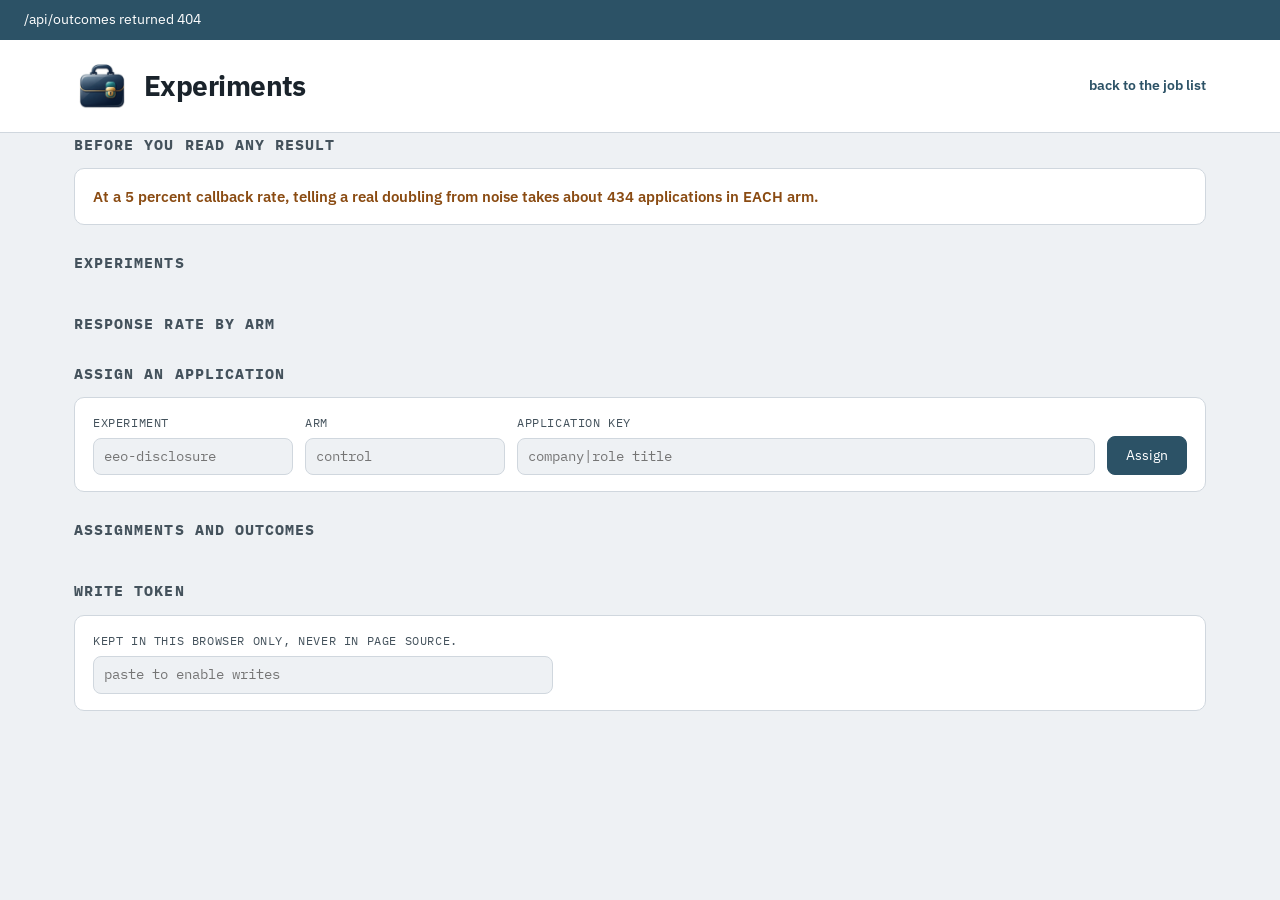
==== web/experiments/index.html @ dc724808 "An experiments area, as its own page rather than more of the monolith The dashboard is one 1,700-lin" ====
<!doctype html>
<html lang="en">
<head>
<meta charset="utf-8"/>
<meta name="viewport" content="width=device-width, initial-scale=1"/>
<title>Experiments — AI PM Jobs</title>
<meta name="robots" content="noindex"/>
<link rel="icon" href="/01-light-32.png" type="image/png" media="(prefers-color-scheme: light)"/>
<link rel="icon" href="/01-dark-32.png" type="image/png" media="(prefers-color-scheme: dark)"/>
<link rel="preconnect" href="https://fonts.googleapis.com"/>
<link rel="preconnect" href="https://fonts.gstatic.com" crossorigin/>
<link href="https://fonts.googleapis.com/css2?family=IBM+Plex+Sans:wght@400;500;600;700&family=IBM+Plex+Mono:wght@500;600&display=swap" rel="stylesheet"/>
<link rel="stylesheet" href="./css/experiments.css"/>
</head>
<body>
<div id="flash" hidden></div>

<header class="masthead">
  <div class="wrap">
    <div class="bar">
      <a class="brand" href="/" aria-label="AI PM Jobs — home">
        <img src="/mark-01.png" alt="" width="56" height="56"/>
        <h1>Experiments</h1>
      </a>
      <div class="spacer"></div>
      <a class="backlink" href="/">back to the job list</a>
    </div>
  </div>
</header>

<main class="wrap">
  <section>
    <h2>Before you read any result</h2>
    <div class="panel"><p id="power"></p></div>
  </section>

  <section>
    <h2>Experiments</h2>
    <div id="picker"></div>
  </section>

  <section>
    <h2>Response rate by arm</h2>
    <div id="summary"></div>
  </section>

  <section>
    <h2>Assign an application</h2>
    <div class="panel">
      <form class="assign" id="assign">
        <label>Experiment
          <input name="experiment" required pattern="[a-z0-9][a-z0-9_\-]{0,63}" placeholder="eeo-disclosure"/>
        </label>
        <label>Arm
          <input name="arm" required pattern="[a-z0-9][a-z0-9_\-]{0,63}" placeholder="control"/>
        </label>
        <label class="wide">Application key
          <input name="dedupe_key" required placeholder="company|role title"/>
        </label>
        <button type="submit">Assign</button>
      </form>
    </div>
  </section>

  <section>
    <h2>Assignments and outcomes</h2>
    <div class="tablewrap" id="table"></div>
  </section>

  <section>
    <h2>Write token</h2>
    <div class="panel">
      <label class="wide">Kept in this browser only, never in page source.
        <input id="token" type="password" placeholder="paste to enable writes" autocomplete="off"/>
      </label>
    </div>
  </section>
</main>

<script type="module" src="./js/main.js"></script>
</body>
</html>
---- web/experiments/css/experiments.css ----
/* Experiments. Same tokens as the dashboard so the two pages read as one app. */

:root {
  --bg: #eef1f4;
  --surface: #ffffff;
  --text: #1a232b;
  --muted: #44525c;
  --border: #d0d7de;
  --primary: #2c5266;
  --primary-contrast: #ffffff;
  --success: #1b5e48;
  --warn: #8a4b12;
  --primary-soft: rgba(44, 82, 102, 0.10);
  --radius: 10px;
}

:root[data-theme="dark"] {
  --bg: #131a20;
  --surface: #1c242b;
  --text: #e8eef2;
  --muted: #a3b2bc;
  --border: #33404a;
  --primary: #8fb4c8;
  --primary-contrast: #131a20;
  --success: #7ad7a8;
  --warn: #e8b078;
  --primary-soft: rgba(143, 180, 200, 0.16);
}

@media (prefers-color-scheme: dark) {
  :root:not([data-theme="light"]) {
    --bg: #131a20;
    --surface: #1c242b;
    --text: #e8eef2;
    --muted: #a3b2bc;
    --border: #33404a;
    --primary: #8fb4c8;
    --primary-contrast: #131a20;
    --success: #7ad7a8;
    --warn: #e8b078;
    --primary-soft: rgba(143, 180, 200, 0.16);
  }
}

* { box-sizing: border-box; }

body {
  margin: 0;
  background: var(--bg);
  color: var(--text);
  font: 400 15px/1.55 "IBM Plex Sans", system-ui, -apple-system, sans-serif;
}

.wrap { max-width: 1180px; margin: 0 auto; padding: 0 24px; }

header.masthead { background: var(--surface); border-bottom: 1px solid var(--border); }
.bar { display: flex; align-items: center; gap: 16px; padding: 18px 0; }
.brand { display: flex; align-items: center; gap: 14px; color: inherit; text-decoration: none; }
.brand img { width: 56px; height: 56px; border-radius: 12px; display: block; }
h1 { margin: 0; font-size: 28px; font-weight: 700; letter-spacing: -.02em; }
.spacer { flex: 1 1 auto; }
.backlink { color: var(--primary); text-decoration: none; font-weight: 600; font-size: 14px; }
.backlink:hover { text-decoration: underline; }

main { padding: 22px 0 60px; }
section { margin: 0 0 26px; }
h2 { font-size: 15px; text-transform: uppercase; letter-spacing: .07em; color: var(--muted);
     font-family: "IBM Plex Mono", ui-monospace, monospace; margin: 0 0 12px; }

.panel { background: var(--surface); border: 1px solid var(--border); border-radius: var(--radius); padding: 16px 18px; }

#power { margin: 0; color: var(--warn); font-weight: 600; }

#picker { display: flex; gap: 8px; flex-wrap: wrap; }
.tab { background: var(--surface); border: 1px solid var(--border); color: var(--text);
       border-radius: 999px; padding: 7px 15px; font: inherit; font-size: 14px; cursor: pointer; }
.tab.on { background: var(--primary); color: var(--primary-contrast); border-color: var(--primary); }

.arms { display: flex; gap: 12px; flex-wrap: wrap; }
.arm { flex: 1 1 220px; background: var(--surface); border: 1px solid var(--border);
       border-radius: var(--radius); padding: 14px 16px; }
.arm h3 { margin: 0 0 6px; font: 600 12px/1 "IBM Plex Mono", ui-monospace, monospace;
          text-transform: uppercase; letter-spacing: .06em; color: var(--muted); }
.arm b { display: block; font: 700 38px/1 "IBM Plex Sans", system-ui, sans-serif;
         letter-spacing: -.03em; font-variant-numeric: tabular-nums; }
.arm span { display: block; margin-top: 5px; font-size: 13px; color: var(--muted); }
.arm .pending { color: var(--warn); }

.verdict { margin-top: 14px; padding: 14px 16px; border-radius: var(--radius);
           background: var(--primary-soft); border: 1px solid var(--border); }
.verdict strong { display: block; text-transform: uppercase; font-size: 12px; letter-spacing: .07em;
                  font-family: "IBM Plex Mono", ui-monospace, monospace; margin-bottom: 6px; }
.verdict p { margin: 0; color: var(--muted); }
.verdict.separated { border-color: var(--success); }

table.assignments { width: 100%; border-collapse: collapse; background: var(--surface);
                    border: 1px solid var(--border); border-radius: var(--radius); overflow: hidden; }
.assignments th { text-align: left; font: 600 11px/1 "IBM Plex Mono", ui-monospace, monospace;
                  text-transform: uppercase; letter-spacing: .06em; color: var(--muted);
                  padding: 11px 12px; border-bottom: 1px solid var(--border); }
.assignments td { padding: 10px 12px; border-bottom: 1px solid var(--border); vertical-align: middle; font-size: 14px; }
.assignments tr:last-child td { border-bottom: 0; }
.assignments .role { max-width: 340px; }
.chip, .stagechip { display: inline-block; padding: 3px 9px; border-radius: 999px; font-size: 12px;
                    background: var(--primary-soft); color: var(--text); }
.muted { color: var(--muted); }
.record { display: flex; gap: 6px; flex-wrap: wrap; }

select, input, button { font: inherit; font-size: 14px; color: var(--text); background: var(--bg);
                        border: 1px solid var(--border); border-radius: 8px; padding: 7px 10px; }
button { background: var(--primary); color: var(--primary-contrast); border-color: var(--primary); cursor: pointer; }
button:hover { filter: brightness(1.08); }

/* The label is the flex ITEM; the input inside it is not. A `flex: 1 1 340px`
   on the input made 340px its basis along the label's own main axis, which is
   vertical in a column, and the application-key box rendered 340px TALL. Every
   numeric check passed while it looked like that. */
form.assign { display: flex; gap: 12px; flex-wrap: wrap; align-items: end; }
form.assign label { display: flex; flex-direction: column; gap: 5px; font-size: 12px; color: var(--muted);
                    font-family: "IBM Plex Mono", ui-monospace, monospace; text-transform: uppercase;
                    letter-spacing: .05em; flex: 0 1 200px; }
form.assign label.wide { flex: 1 1 320px; }
form.assign input { width: 100%; min-width: 0; }
form.assign button { flex: 0 0 auto; padding: 8px 18px; }

#flash { position: sticky; top: 0; z-index: 5; background: var(--primary); color: var(--primary-contrast);
         padding: 9px 24px; font-size: 14px; }
.empty, .note { color: var(--muted); margin: 0; }

.tablewrap { overflow-x: auto; }

.panel > label { display: flex; flex-direction: column; gap: 6px; font-size: 12px; color: var(--muted);
                 font-family: "IBM Plex Mono", ui-monospace, monospace; text-transform: uppercase;
                 letter-spacing: .05em; max-width: 460px; }
.panel > label input { width: 100%; }

@media (max-width: 720px) {
  .wrap { padding: 0 14px; }
  h1 { font-size: 22px; }
  .brand img { width: 44px; height: 44px; }
  .arm b { font-size: 30px; }
  form.assign input, form.assign input[name="dedupe_key"] { min-width: 0; width: 100%; flex: 1 1 100%; }
}
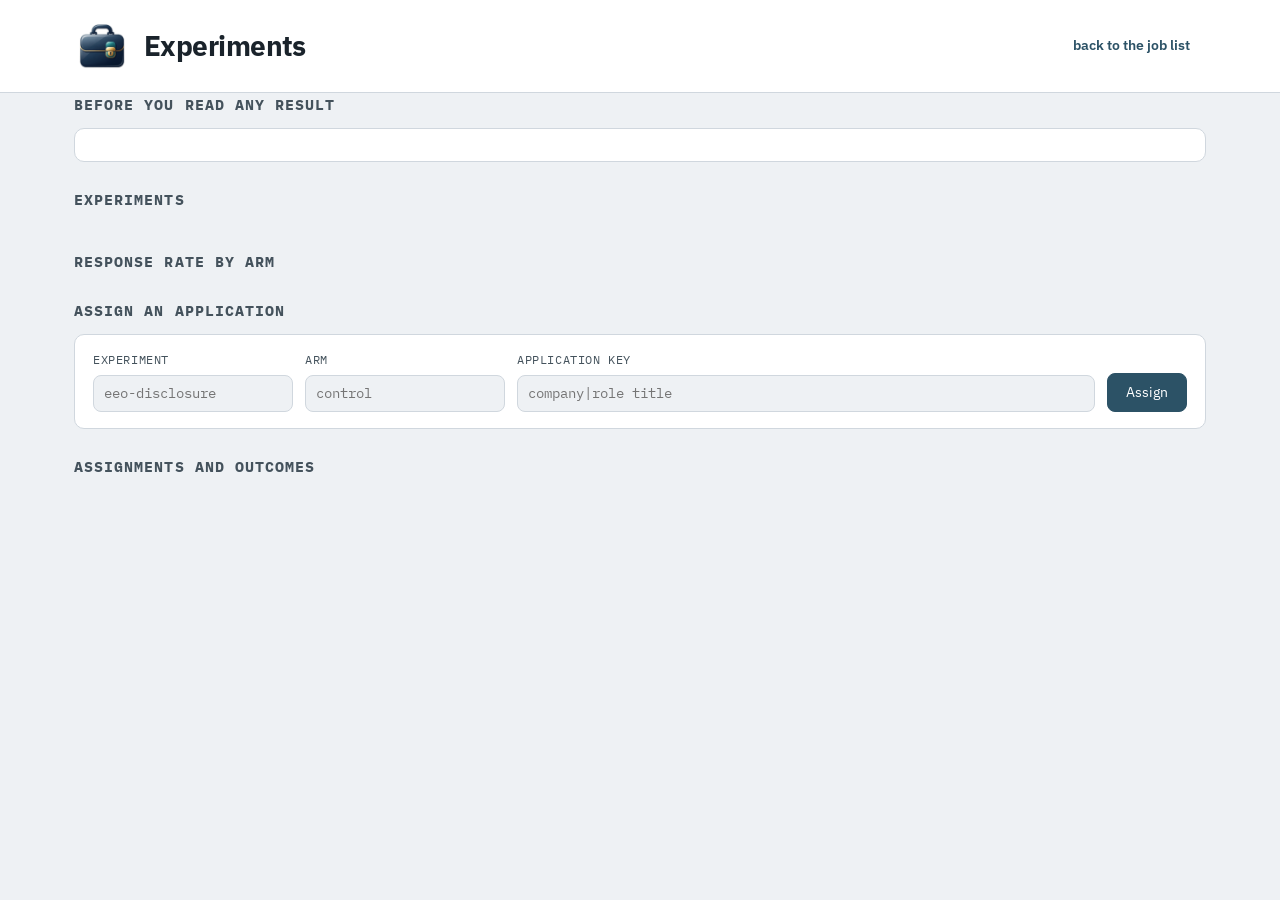
==== commit 7fbea73f: "Sign in, instead of pasting a token into a box The dashboard asked people to paste a shared secret i" ====
--- a/web/experiments/index.html
+++ b/web/experiments/index.html
@@ -24,6 +24,7 @@
       </a>
       <div class="spacer"></div>
       <a class="backlink" href="/">back to the job list</a>
+      <div id="authnav"></div>
     </div>
   </div>
 </header>
@@ -67,14 +68,6 @@
     <div class="tablewrap" id="table"></div>
   </section>
 
-  <section>
-    <h2>Write token</h2>
-    <div class="panel">
-      <label class="wide">Kept in this browser only, never in page source.
-        <input id="token" type="password" placeholder="paste to enable writes" autocomplete="off"/>
-      </label>
-    </div>
-  </section>
 </main>
 
 <script type="module" src="./js/main.js"></script>
--- a/web/experiments/css/experiments.css
+++ b/web/experiments/css/experiments.css
@@ -141,3 +141,12 @@
   .arm b { font-size: 30px; }
   form.assign input, form.assign input[name="dedupe_key"] { min-width: 0; width: 100%; flex: 1 1 100%; }
 }
+
+/* Shared with the dashboard banner: a call to action that navigates. */
+.bannerbtn {
+  display: inline-block; text-decoration: none;
+  font: 600 13px/1 "IBM Plex Sans", system-ui, sans-serif;
+  background: var(--primary); color: var(--primary-contrast);
+  border-radius: 999px; padding: 9px 16px;
+}
+.bannerbtn:hover { filter: brightness(1.06); }
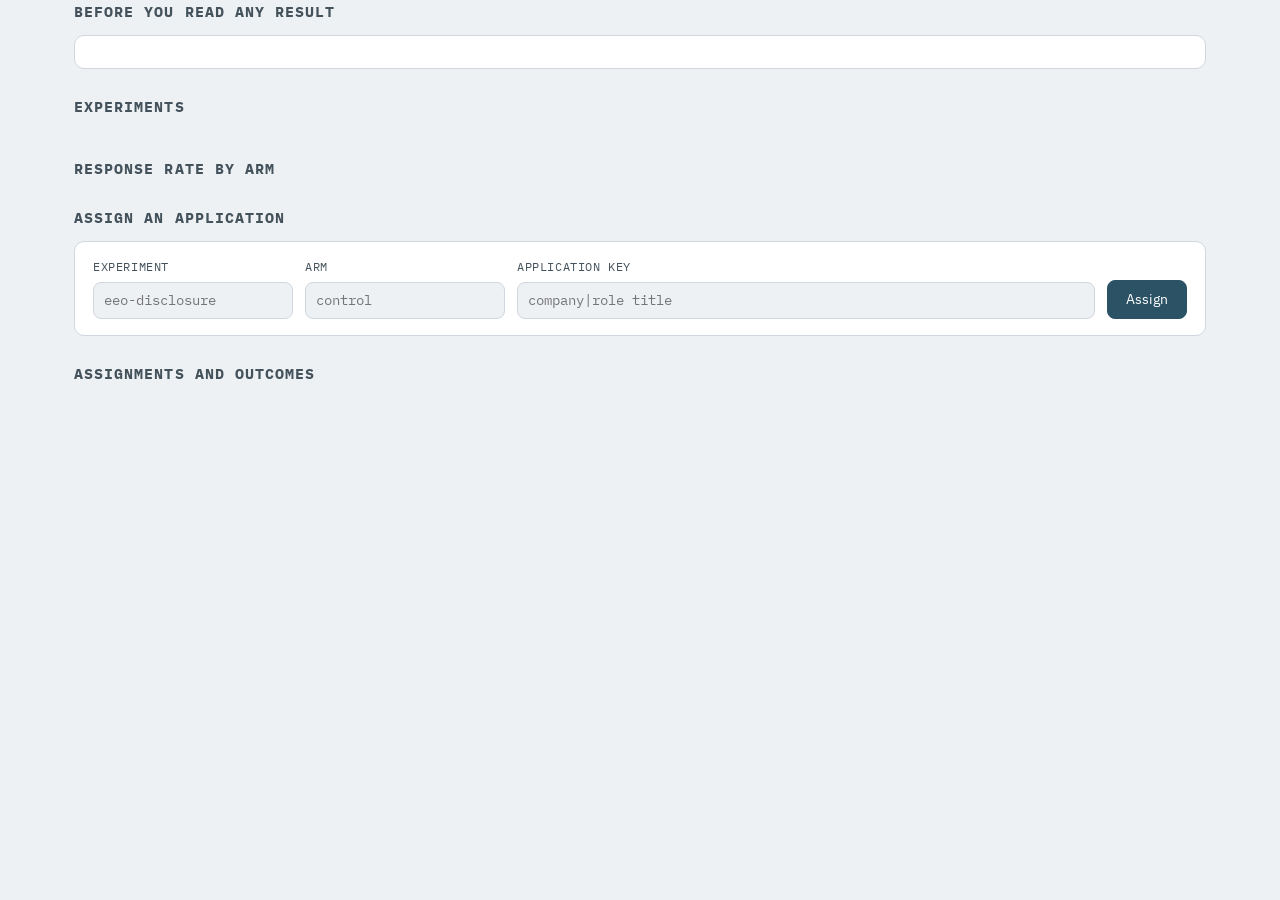
==== commit 30f66427: "Masthead tabs across the whole site, and a profile page behind the login Concept 2 of the three Bria" ====
--- a/web/experiments/index.html
+++ b/web/experiments/index.html
@@ -10,24 +10,13 @@
 <link rel="preconnect" href="https://fonts.googleapis.com"/>
 <link rel="preconnect" href="https://fonts.gstatic.com" crossorigin/>
 <link href="https://fonts.googleapis.com/css2?family=IBM+Plex+Sans:wght@400;500;600;700&family=IBM+Plex+Mono:wght@500;600&display=swap" rel="stylesheet"/>
+<link rel="stylesheet" href="/shared/site-nav.css"/>
 <link rel="stylesheet" href="./css/experiments.css"/>
 </head>
 <body>
 <div id="flash" hidden></div>
 
-<header class="masthead">
-  <div class="wrap">
-    <div class="bar">
-      <a class="brand" href="/" aria-label="AI PM Jobs — home">
-        <img src="/mark-01.png" alt="" width="56" height="56"/>
-        <h1>Experiments</h1>
-      </a>
-      <div class="spacer"></div>
-      <a class="backlink" href="/">back to the job list</a>
-      <div id="authnav"></div>
-    </div>
-  </div>
-</header>
+<div id="sitenav"></div>
 
 <main class="wrap">
   <section>
--- a/web/experiments/css/experiments.css
+++ b/web/experiments/css/experiments.css
@@ -27,20 +27,11 @@
   --primary-soft: rgba(143, 180, 200, 0.16);
 }
 
-@media (prefers-color-scheme: dark) {
-  :root:not([data-theme="light"]) {
-    --bg: #131a20;
-    --surface: #1c242b;
-    --text: #e8eef2;
-    --muted: #a3b2bc;
-    --border: #33404a;
-    --primary: #8fb4c8;
-    --primary-contrast: #131a20;
-    --success: #7ad7a8;
-    --warn: #e8b078;
-    --primary-soft: rgba(143, 180, 200, 0.16);
-  }
-}
+/* Light is the default, whatever the operating system prefers.
+   The theme toggle already treats an unset data-theme as light, so honouring
+   prefers-color-scheme here made the two disagree: a dark-mode machine got a
+   dark page that the toggle then thought was light. Dark applies only when it
+   is explicitly chosen. */
 
 * { box-sizing: border-box; }
 
